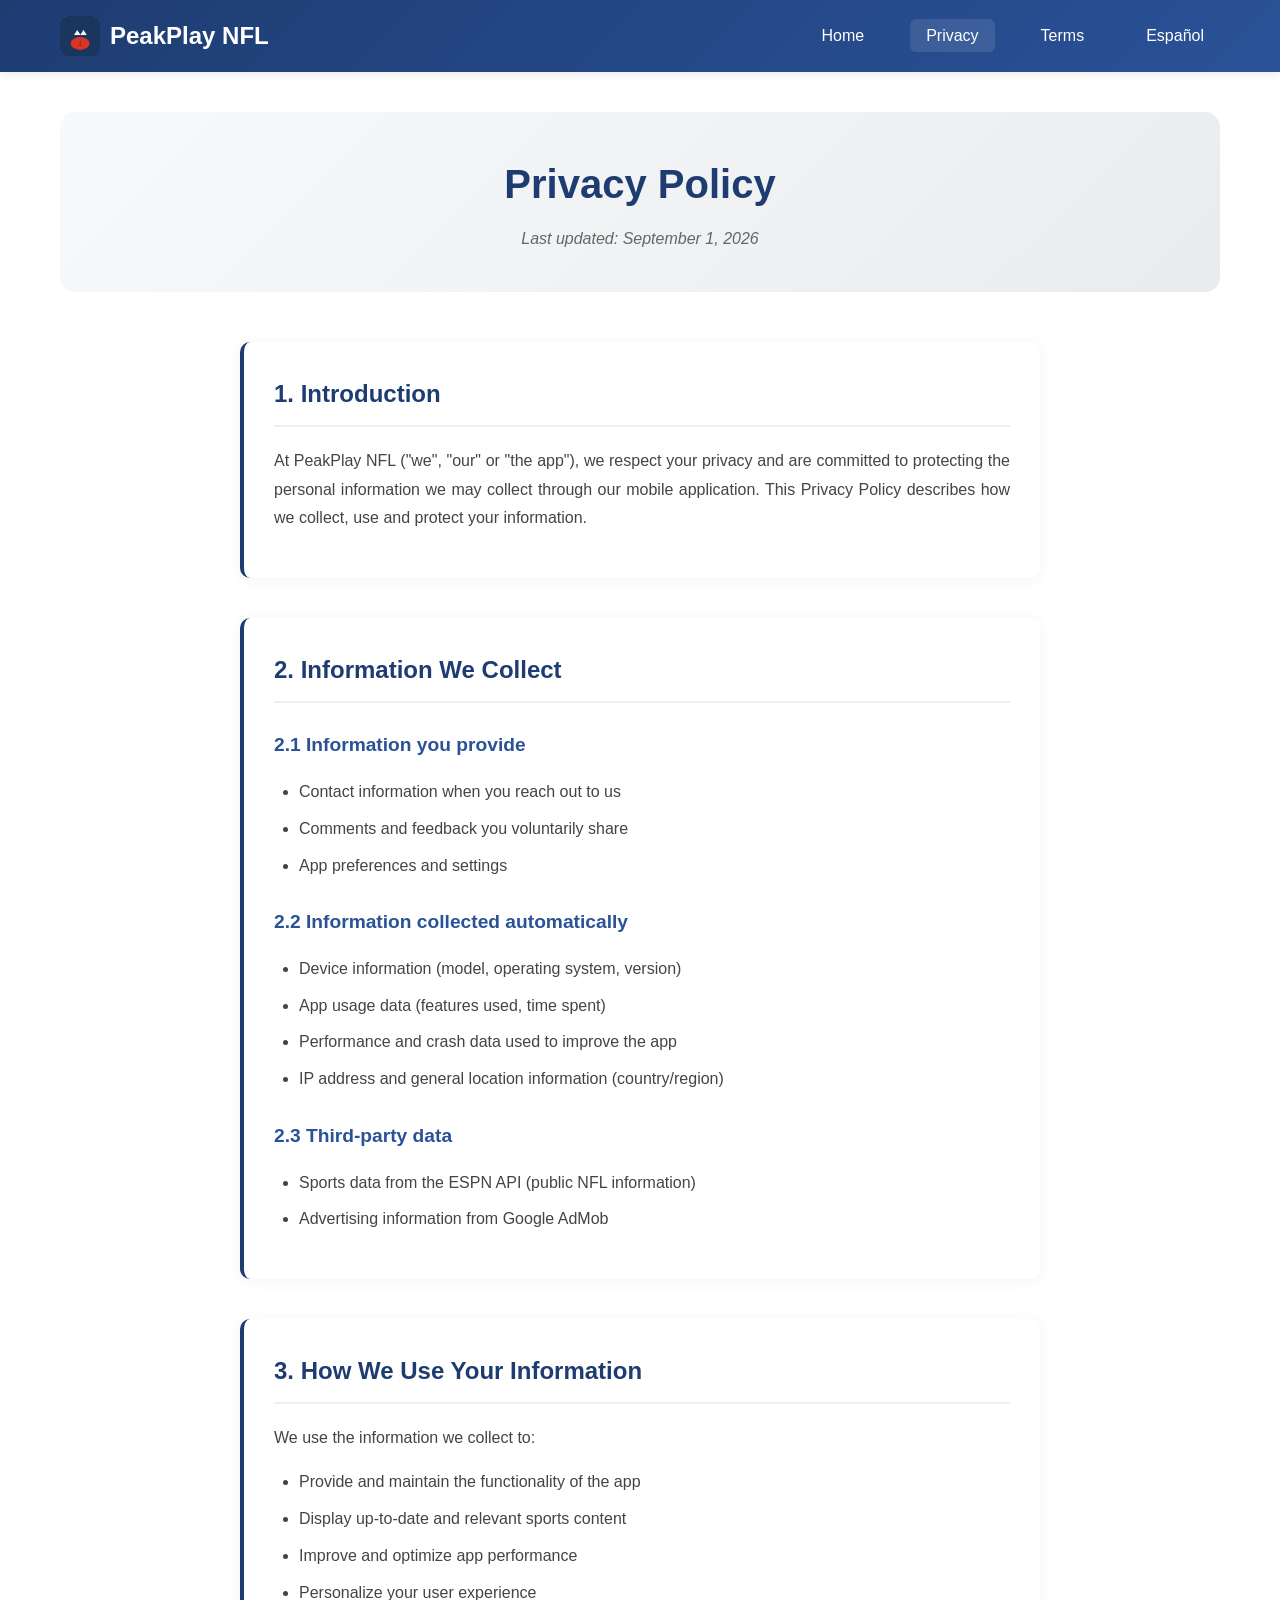
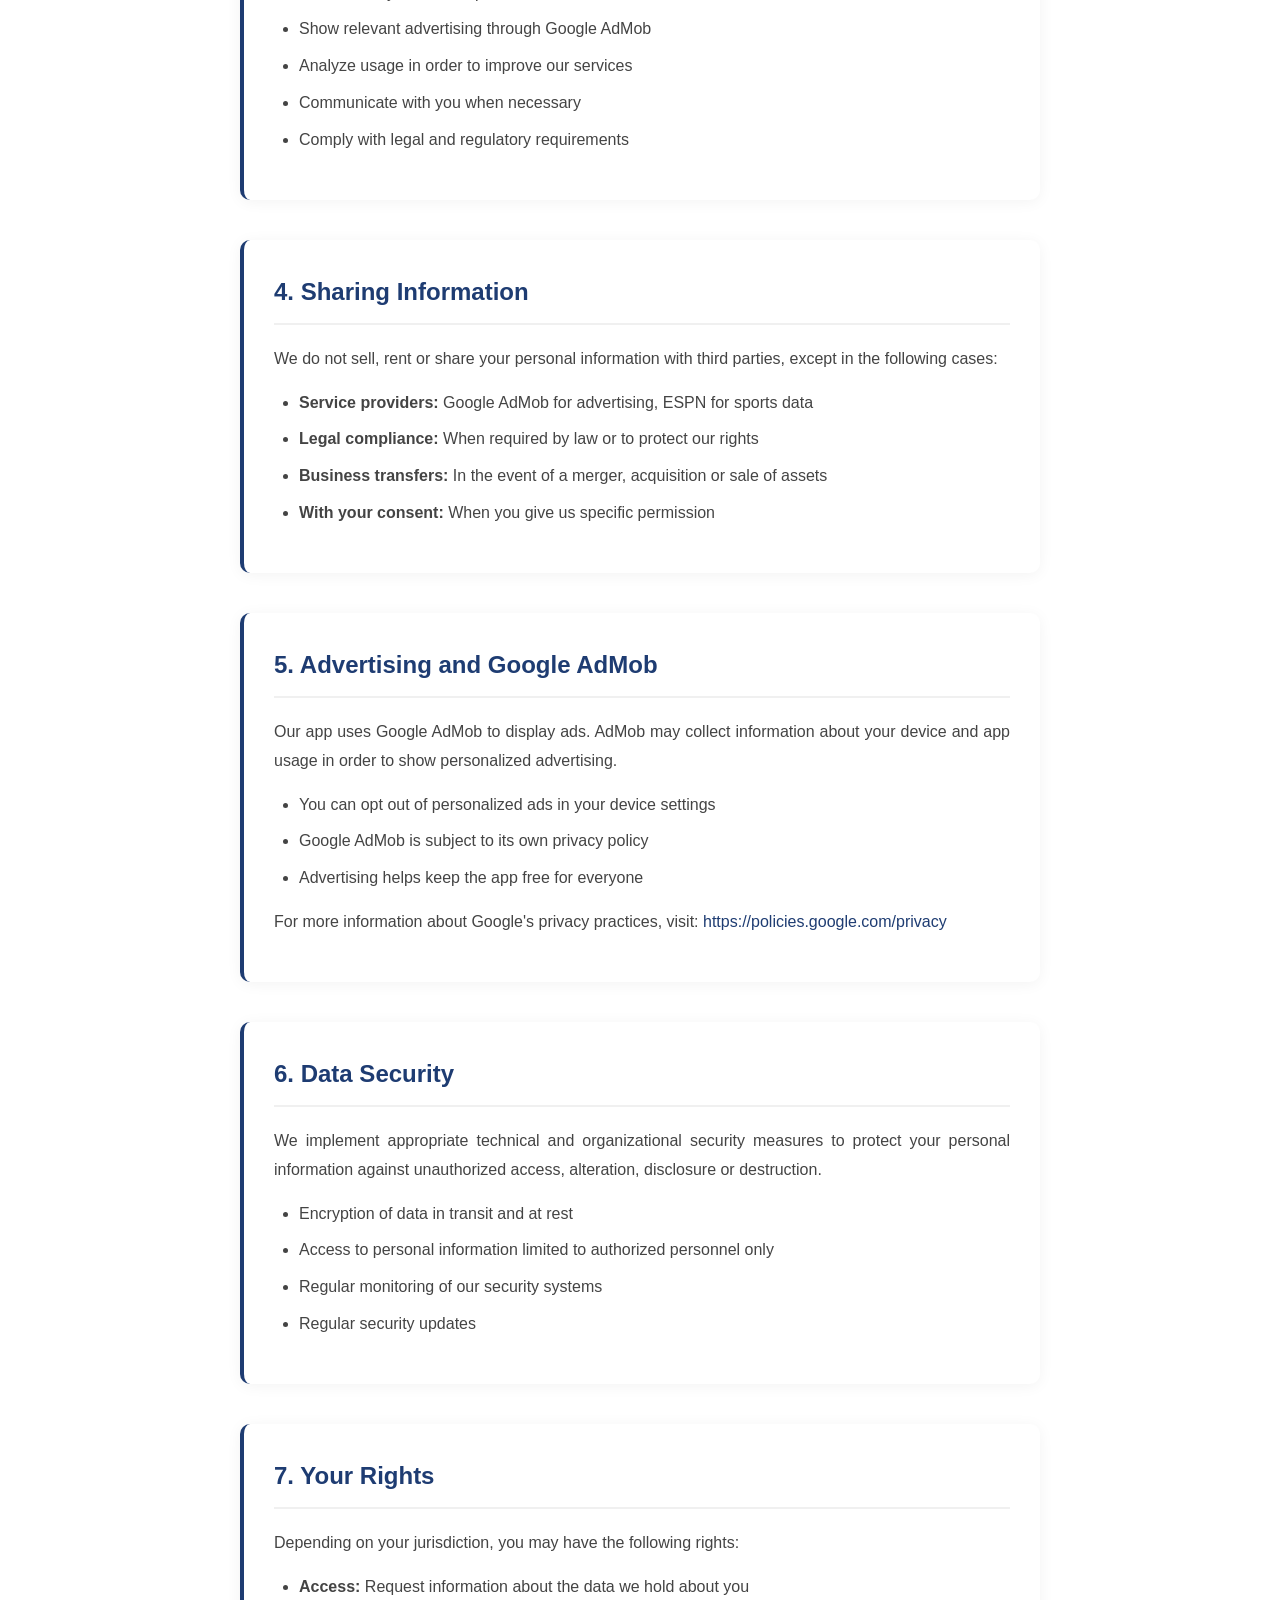
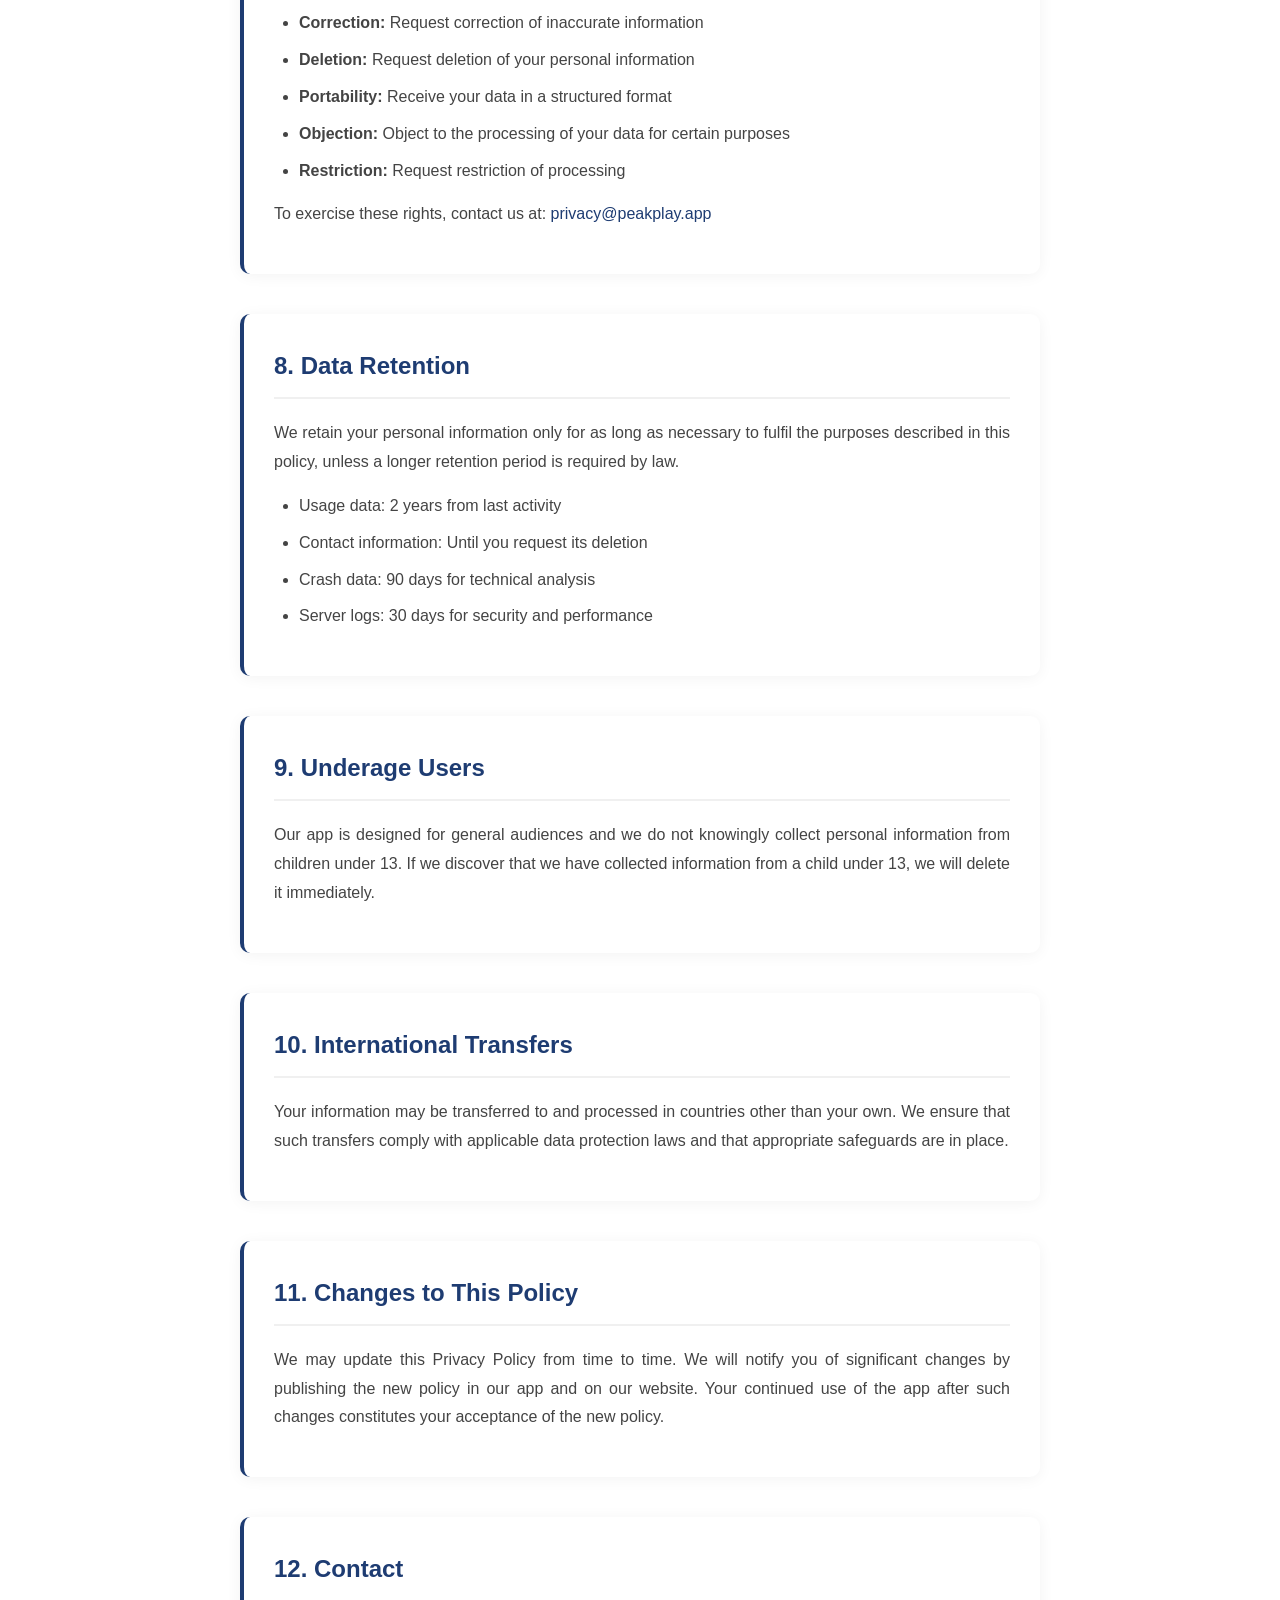
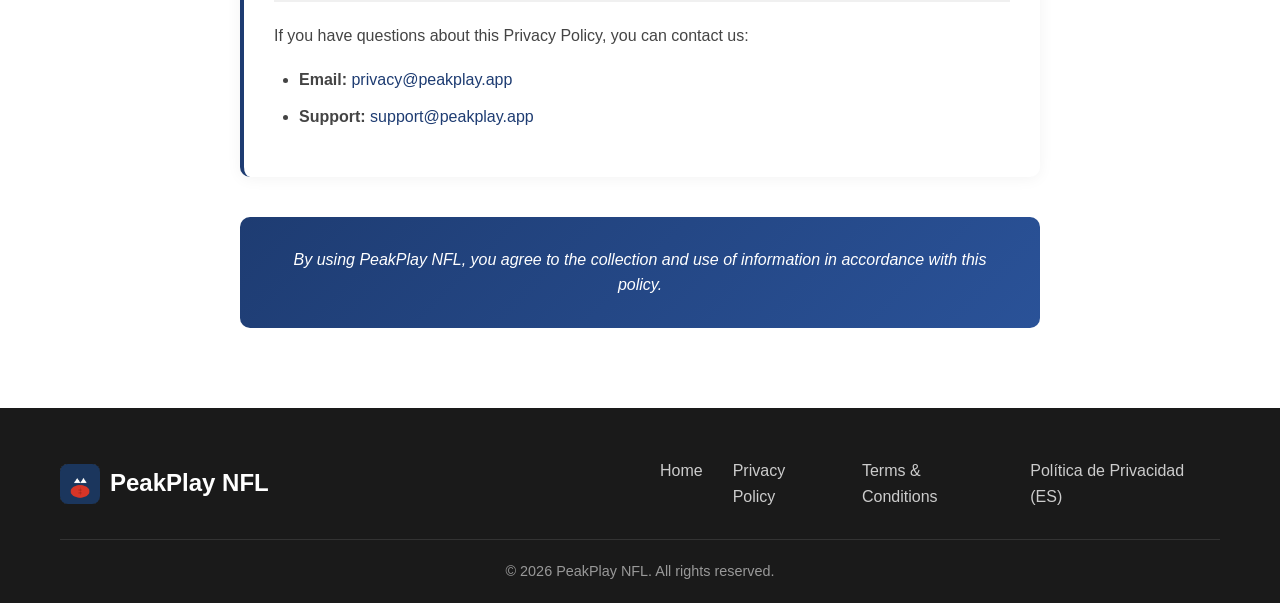
==== privacy-policy-en.html @ ca68d8ff "Publish site on GitHub Pages default domain + add English policies - Remove CNAME: peakplay.alekla.c" ====
<!DOCTYPE html>
<html lang="en">
<head>
    <meta charset="UTF-8">
    <meta name="viewport" content="width=device-width, initial-scale=1.0">
    <title>Privacy Policy - PeakPlay NFL</title>
    <link rel="stylesheet" href="styles.css">
    <link rel="icon" type="image/x-icon" href="favicon.ico">
</head>
<body>
    <header>
        <nav class="navbar">
            <div class="nav-container">
                <div class="nav-logo">
                    <a href="index.html">
                        <img src="assets/logo.png" alt="PeakPlay NFL" class="logo">
                        <span class="brand-name">PeakPlay NFL</span>
                    </a>
                </div>
                <ul class="nav-menu">
                    <li><a href="index.html" class="nav-link">Home</a></li>
                    <li><a href="privacy-policy-en.html" class="nav-link active">Privacy</a></li>
                    <li><a href="terms-conditions-en.html" class="nav-link">Terms</a></li>
                    <li><a href="privacy-policy.html" class="nav-link">Español</a></li>
                </ul>
            </div>
        </nav>
    </header>

    <main class="legal-page">
        <div class="container">
            <div class="legal-header">
                <h1>Privacy Policy</h1>
                <p class="last-updated">Last updated: September 1, 2026</p>
            </div>

            <div class="legal-content">
                <section class="legal-section">
                    <h2>1. Introduction</h2>
                    <p>
                        At PeakPlay NFL ("we", "our" or "the app"), we respect your privacy and are committed to
                        protecting the personal information we may collect through our mobile application.
                        This Privacy Policy describes how we collect, use and protect your information.
                    </p>
                </section>

                <section class="legal-section">
                    <h2>2. Information We Collect</h2>
                    <h3>2.1 Information you provide</h3>
                    <ul>
                        <li>Contact information when you reach out to us</li>
                        <li>Comments and feedback you voluntarily share</li>
                        <li>App preferences and settings</li>
                    </ul>
                    <h3>2.2 Information collected automatically</h3>
                    <ul>
                        <li>Device information (model, operating system, version)</li>
                        <li>App usage data (features used, time spent)</li>
                        <li>Performance and crash data used to improve the app</li>
                        <li>IP address and general location information (country/region)</li>
                    </ul>
                    <h3>2.3 Third-party data</h3>
                    <ul>
                        <li>Sports data from the ESPN API (public NFL information)</li>
                        <li>Advertising information from Google AdMob</li>
                    </ul>
                </section>

                <section class="legal-section">
                    <h2>3. How We Use Your Information</h2>
                    <p>We use the information we collect to:</p>
                    <ul>
                        <li>Provide and maintain the functionality of the app</li>
                        <li>Display up-to-date and relevant sports content</li>
                        <li>Improve and optimize app performance</li>
                        <li>Personalize your user experience</li>
                        <li>Show relevant advertising through Google AdMob</li>
                        <li>Analyze usage in order to improve our services</li>
                        <li>Communicate with you when necessary</li>
                        <li>Comply with legal and regulatory requirements</li>
                    </ul>
                </section>

                <section class="legal-section">
                    <h2>4. Sharing Information</h2>
                    <p>We do not sell, rent or share your personal information with third parties, except in the following cases:</p>
                    <ul>
                        <li><strong>Service providers:</strong> Google AdMob for advertising, ESPN for sports data</li>
                        <li><strong>Legal compliance:</strong> When required by law or to protect our rights</li>
                        <li><strong>Business transfers:</strong> In the event of a merger, acquisition or sale of assets</li>
                        <li><strong>With your consent:</strong> When you give us specific permission</li>
                    </ul>
                </section>

                <section class="legal-section">
                    <h2>5. Advertising and Google AdMob</h2>
                    <p>
                        Our app uses Google AdMob to display ads. AdMob may collect information about your device
                        and app usage in order to show personalized advertising.
                    </p>
                    <ul>
                        <li>You can opt out of personalized ads in your device settings</li>
                        <li>Google AdMob is subject to its own privacy policy</li>
                        <li>Advertising helps keep the app free for everyone</li>
                    </ul>
                    <p>
                        For more information about Google's privacy practices, visit:
                        <a href="https://policies.google.com/privacy" target="_blank" rel="noopener">https://policies.google.com/privacy</a>
                    </p>
                </section>

                <section class="legal-section">
                    <h2>6. Data Security</h2>
                    <p>
                        We implement appropriate technical and organizational security measures to protect your personal
                        information against unauthorized access, alteration, disclosure or destruction.
                    </p>
                    <ul>
                        <li>Encryption of data in transit and at rest</li>
                        <li>Access to personal information limited to authorized personnel only</li>
                        <li>Regular monitoring of our security systems</li>
                        <li>Regular security updates</li>
                    </ul>
                </section>

                <section class="legal-section">
                    <h2>7. Your Rights</h2>
                    <p>Depending on your jurisdiction, you may have the following rights:</p>
                    <ul>
                        <li><strong>Access:</strong> Request information about the data we hold about you</li>
                        <li><strong>Correction:</strong> Request correction of inaccurate information</li>
                        <li><strong>Deletion:</strong> Request deletion of your personal information</li>
                        <li><strong>Portability:</strong> Receive your data in a structured format</li>
                        <li><strong>Objection:</strong> Object to the processing of your data for certain purposes</li>
                        <li><strong>Restriction:</strong> Request restriction of processing</li>
                    </ul>
                    <p>To exercise these rights, contact us at: <a href="mailto:privacy@peakplay.app">privacy@peakplay.app</a></p>
                </section>

                <section class="legal-section">
                    <h2>8. Data Retention</h2>
                    <p>
                        We retain your personal information only for as long as necessary to fulfil the purposes
                        described in this policy, unless a longer retention period is required by law.
                    </p>
                    <ul>
                        <li>Usage data: 2 years from last activity</li>
                        <li>Contact information: Until you request its deletion</li>
                        <li>Crash data: 90 days for technical analysis</li>
                        <li>Server logs: 30 days for security and performance</li>
                    </ul>
                </section>

                <section class="legal-section">
                    <h2>9. Underage Users</h2>
                    <p>
                        Our app is designed for general audiences and we do not knowingly collect personal information
                        from children under 13. If we discover that we have collected information from a child under 13,
                        we will delete it immediately.
                    </p>
                </section>

                <section class="legal-section">
                    <h2>10. International Transfers</h2>
                    <p>
                        Your information may be transferred to and processed in countries other than your own.
                        We ensure that such transfers comply with applicable data protection laws and that
                        appropriate safeguards are in place.
                    </p>
                </section>

                <section class="legal-section">
                    <h2>11. Changes to This Policy</h2>
                    <p>
                        We may update this Privacy Policy from time to time. We will notify you of significant changes
                        by publishing the new policy in our app and on our website.
                        Your continued use of the app after such changes constitutes your acceptance of the new policy.
                    </p>
                </section>

                <section class="legal-section">
                    <h2>12. Contact</h2>
                    <p>If you have questions about this Privacy Policy, you can contact us:</p>
                    <ul>
                        <li><strong>Email:</strong> <a href="mailto:privacy@peakplay.app">privacy@peakplay.app</a></li>
                        <li><strong>Support:</strong> <a href="mailto:support@peakplay.app">support@peakplay.app</a></li>
                    </ul>
                </section>

                <div class="legal-footer">
                    <p><em>
                        By using PeakPlay NFL, you agree to the collection and use of information in accordance with this policy.
                    </em></p>
                </div>
            </div>
        </div>
    </main>

    <footer>
        <div class="container">
            <div class="footer-content">
                <div class="footer-section">
                    <div class="footer-logo">
                        <a href="index.html">
                            <img src="assets/logo.png" alt="PeakPlay NFL" class="logo">
                            <span class="brand-name">PeakPlay NFL</span>
                        </a>
                    </div>
                </div>
                <div class="footer-section">
                    <ul>
                        <li><a href="index.html">Home</a></li>
                        <li><a href="privacy-policy-en.html">Privacy Policy</a></li>
                        <li><a href="terms-conditions-en.html">Terms &amp; Conditions</a></li>
                        <li><a href="privacy-policy.html">Política de Privacidad (ES)</a></li>
                    </ul>
                </div>
            </div>
            <div class="footer-bottom">
                <p>&copy; 2026 PeakPlay NFL. All rights reserved.</p>
            </div>
        </div>
    </footer>
</body>
</html>
---- styles.css ----
/* Reset and Base Styles */
* {
    margin: 0;
    padding: 0;
    box-sizing: border-box;
}

body {
    font-family: 'Segoe UI', Tahoma, Geneva, Verdana, sans-serif;
    line-height: 1.6;
    color: #333;
    background-color: #f8f9fa;
}

.container {
    max-width: 1200px;
    margin: 0 auto;
    padding: 0 20px;
}

/* Header and Navigation */
.navbar {
    background: linear-gradient(135deg, #1e3c72, #2a5298);
    padding: 1rem 0;
    position: sticky;
    top: 0;
    z-index: 1000;
    box-shadow: 0 2px 10px rgba(0, 0, 0, 0.1);
}

.nav-container {
    max-width: 1200px;
    margin: 0 auto;
    display: flex;
    justify-content: space-between;
    align-items: center;
    padding: 0 20px;
}

.nav-logo {
    display: flex;
    align-items: center;
}

.nav-logo a {
    display: flex;
    align-items: center;
    text-decoration: none;
    color: white;
}

.logo {
    height: 40px;
    width: 40px;
    margin-right: 10px;
    border-radius: 8px;
}

.brand-name {
    font-size: 1.5rem;
    font-weight: 700;
    color: white;
}

.nav-menu {
    display: flex;
    list-style: none;
    gap: 30px;
}

.nav-link {
    color: white;
    text-decoration: none;
    font-weight: 500;
    padding: 8px 16px;
    border-radius: 6px;
    transition: background-color 0.3s ease;
}

.nav-link:hover,
.nav-link.active {
    background-color: rgba(255, 255, 255, 0.1);
}

/* Hero Section */
.hero {
    background: linear-gradient(135deg, #1e3c72, #2a5298);
    color: white;
    padding: 80px 0;
    text-align: center;
}

.hero h1 {
    font-size: 3.5rem;
    font-weight: 800;
    margin-bottom: 20px;
    line-height: 1.2;
}

.hero p {
    font-size: 1.3rem;
    margin-bottom: 40px;
    opacity: 0.9;
    max-width: 600px;
    margin-left: auto;
    margin-right: auto;
}

.cta-buttons {
    display: flex;
    gap: 20px;
    justify-content: center;
    flex-wrap: wrap;
}

.btn-primary {
    background: linear-gradient(45deg, #ff6b35, #f7931e);
    color: white;
    padding: 15px 30px;
    border: none;
    border-radius: 50px;
    font-size: 1.1rem;
    font-weight: 600;
    text-decoration: none;
    display: inline-flex;
    align-items: center;
    gap: 10px;
    transition: transform 0.3s ease, box-shadow 0.3s ease;
    cursor: pointer;
}

.btn-primary:hover {
    transform: translateY(-2px);
    box-shadow: 0 10px 25px rgba(255, 107, 53, 0.3);
}

.btn-secondary {
    background: transparent;
    color: white;
    padding: 15px 30px;
    border: 2px solid white;
    border-radius: 50px;
    font-size: 1.1rem;
    font-weight: 600;
    text-decoration: none;
    transition: background-color 0.3s ease;
}

.btn-secondary:hover {
    background-color: white;
    color: #1e3c72;
}

/* Features Section */
.features {
    padding: 80px 0;
    background-color: white;
}

.section-title {
    text-align: center;
    font-size: 2.5rem;
    font-weight: 700;
    margin-bottom: 20px;
    color: #1e3c72;
}

.section-subtitle {
    text-align: center;
    font-size: 1.2rem;
    color: #666;
    margin-bottom: 60px;
    max-width: 600px;
    margin-left: auto;
    margin-right: auto;
}

.features-grid {
    display: grid;
    grid-template-columns: repeat(auto-fit, minmax(300px, 1fr));
    gap: 40px;
    margin-top: 60px;
}

.feature-card {
    background: white;
    padding: 40px 30px;
    border-radius: 15px;
    text-align: center;
    box-shadow: 0 5px 30px rgba(0, 0, 0, 0.08);
    transition: transform 0.3s ease, box-shadow 0.3s ease;
    border: 1px solid #f0f0f0;
}

.feature-card:hover {
    transform: translateY(-5px);
    box-shadow: 0 15px 40px rgba(0, 0, 0, 0.12);
}

.feature-icon {
    font-size: 3rem;
    margin-bottom: 20px;
    display: block;
}

.feature-card h3 {
    font-size: 1.5rem;
    font-weight: 600;
    margin-bottom: 15px;
    color: #1e3c72;
}

.feature-card p {
    color: #666;
    line-height: 1.6;
}

/* Download Section */
.download {
    padding: 80px 0;
    background: linear-gradient(135deg, #f8f9fa, #e9ecef);
    text-align: center;
}

.download-buttons {
    display: flex;
    gap: 20px;
    justify-content: center;
    flex-wrap: wrap;
    margin: 40px 0;
}

.google-play-button {
    display: inline-block;
    transition: transform 0.3s ease, box-shadow 0.3s ease;
    border-radius: 8px;
    overflow: hidden;
}

.google-play-button:hover {
    transform: translateY(-2px) scale(1.02);
    box-shadow: 0 10px 25px rgba(0, 0, 0, 0.15);
}

.play-badge {
    height: 80px;
    width: auto;
    display: block;
}

.app-info {
    display: flex;
    align-items: center;
    justify-content: center;
    gap: 20px;
    margin: 30px 0;
    padding: 25px;
    background: white;
    border-radius: 15px;
    box-shadow: 0 5px 20px rgba(0, 0, 0, 0.1);
    max-width: 400px;
    margin-left: auto;
    margin-right: auto;
}

.app-icon-img {
    width: 80px;
    height: 80px;
    border-radius: 15px;
    box-shadow: 0 4px 12px rgba(0, 0, 0, 0.15);
}

.app-details {
    text-align: left;
    flex: 1;
}

.app-details h3 {
    margin: 0 0 5px 0;
    color: #1e3c72;
    font-size: 1.4rem;
    font-weight: 700;
}

.app-id {
    color: #666;
    font-size: 0.9rem;
    margin: 0 0 10px 0;
    font-family: monospace;
}

.app-features {
    display: flex;
    gap: 8px;
    flex-wrap: wrap;
}

.feature-tag {
    background: #e3f2fd;
    color: #1565c0;
    padding: 4px 8px;
    border-radius: 12px;
    font-size: 0.8rem;
    font-weight: 500;
}

.download-note {
    margin-top: 20px;
    color: #666;
    font-style: italic;
}

/* About Section */
.about {
    padding: 80px 0;
    background-color: white;
}

.about-content {
    display: grid;
    grid-template-columns: 1fr 1fr;
    gap: 60px;
    align-items: center;
}

.about-text h2 {
    font-size: 2.5rem;
    font-weight: 700;
    margin-bottom: 20px;
    color: #1e3c72;
}

.about-text p {
    font-size: 1.1rem;
    color: #666;
    margin-bottom: 20px;
    line-height: 1.7;
}

.about-features {
    list-style: none;
}

.about-features li {
    padding: 10px 0;
    padding-left: 30px;
    position: relative;
    font-size: 1.1rem;
    color: #555;
}

.about-features li:before {
    content: "✓";
    position: absolute;
    left: 0;
    color: #28a745;
    font-weight: bold;
    font-size: 1.2rem;
}

.about-image {
    text-align: center;
}

.about-image img {
    max-width: 100%;
    height: auto;
    border-radius: 15px;
    box-shadow: 0 10px 40px rgba(0, 0, 0, 0.1);
}

/* Legal Pages Styles */
.legal-page {
    padding: 40px 0 80px;
    background-color: white;
    min-height: calc(100vh - 200px);
}

.legal-header {
    text-align: center;
    margin-bottom: 50px;
    padding: 40px 0;
    background: linear-gradient(135deg, #f8f9fa, #e9ecef);
    border-radius: 15px;
}

.legal-header h1 {
    font-size: 2.5rem;
    font-weight: 700;
    color: #1e3c72;
    margin-bottom: 10px;
}

.last-updated {
    color: #666;
    font-style: italic;
    font-size: 1rem;
}

.legal-content {
    max-width: 800px;
    margin: 0 auto;
    line-height: 1.8;
}

.legal-section {
    margin-bottom: 40px;
    padding: 30px;
    background: white;
    border-radius: 10px;
    box-shadow: 0 2px 15px rgba(0, 0, 0, 0.05);
    border-left: 4px solid #1e3c72;
}

.legal-section h2 {
    color: #1e3c72;
    font-size: 1.5rem;
    font-weight: 600;
    margin-bottom: 20px;
    padding-bottom: 10px;
    border-bottom: 2px solid #f0f0f0;
}

.legal-section h3 {
    color: #2a5298;
    font-size: 1.2rem;
    font-weight: 600;
    margin-bottom: 15px;
    margin-top: 25px;
}

.legal-section p {
    margin-bottom: 15px;
    color: #444;
    text-align: justify;
}

.legal-section ul,
.legal-section ol {
    margin-bottom: 15px;
    padding-left: 25px;
}

.legal-section li {
    margin-bottom: 8px;
    color: #444;
}

.legal-section a {
    color: #1e3c72;
    text-decoration: none;
    font-weight: 500;
}

.legal-section a:hover {
    text-decoration: underline;
}

.contact-info {
    background: #f8f9fa;
    padding: 20px;
    border-radius: 8px;
    margin-top: 15px;
}

.contact-info p {
    margin-bottom: 10px;
    text-align: left;
}

.legal-footer {
    margin-top: 40px;
    padding: 30px;
    background: linear-gradient(135deg, #1e3c72, #2a5298);
    color: white;
    text-align: center;
    border-radius: 10px;
}

.legal-footer p {
    color: white;
    font-size: 1rem;
    line-height: 1.6;
}

/* Footer */
footer {
    background: #1a1a1a;
    color: white;
    padding: 50px 0 20px;
}

.footer-content {
    display: grid;
    grid-template-columns: 1fr 1fr;
    gap: 40px;
    align-items: center;
    margin-bottom: 30px;
}

.footer-logo {
    display: flex;
    align-items: center;
}

.footer-logo a {
    display: flex;
    align-items: center;
    text-decoration: none;
    color: white;
}

.footer-section ul {
    display: flex;
    gap: 30px;
    list-style: none;
    justify-content: flex-end;
}

.footer-section a {
    color: #ccc;
    text-decoration: none;
    transition: color 0.3s ease;
}

.footer-section a:hover {
    color: white;
}

.footer-bottom {
    text-align: center;
    padding-top: 20px;
    border-top: 1px solid #333;
}

.footer-bottom p {
    color: #999;
    font-size: 0.9rem;
}

/* Responsive Design */
@media (max-width: 768px) {
    .nav-menu {
        gap: 15px;
    }
    
    .nav-link {
        padding: 6px 12px;
        font-size: 0.9rem;
    }
    
    .hero h1 {
        font-size: 2.5rem;
    }
    
    .hero p {
        font-size: 1.1rem;
    }
    
    .cta-buttons {
        flex-direction: column;
        align-items: center;
    }
    
    .features-grid {
        grid-template-columns: 1fr;
        gap: 30px;
    }
    
    .about-content {
        grid-template-columns: 1fr;
        gap: 40px;
    }
    
    .footer-content {
        grid-template-columns: 1fr;
        text-align: center;
        gap: 20px;
    }
    
    .footer-section ul {
        justify-content: center;
        flex-wrap: wrap;
        gap: 20px;
    }
    
    .legal-section {
        padding: 20px;
        margin-bottom: 25px;
    }
    
    .legal-header h1 {
        font-size: 2rem;
    }
    
    .section-title {
        font-size: 2rem;
    }
}

@media (max-width: 480px) {
    .container {
        padding: 0 15px;
    }
    
    .hero {
        padding: 60px 0;
    }
    
    .hero h1 {
        font-size: 2rem;
    }
    
    .btn-primary,
    .btn-secondary {
        padding: 12px 24px;
        font-size: 1rem;
    }
    
    .legal-section {
        padding: 15px;
    }
    
    .nav-container {
        padding: 0 15px;
    }
    
    .nav-menu {
        gap: 10px;
    }
    
    .brand-name {
        font-size: 1.3rem;
    }
}

/* Animations */
@keyframes fadeInUp {
    from {
        opacity: 0;
        transform: translateY(30px);
    }
    to {
        opacity: 1;
        transform: translateY(0);
    }
}

.feature-card,
.legal-section {
    animation: fadeInUp 0.6s ease-out;
}

/* Accessibility */
.btn-primary:focus,
.btn-secondary:focus,
.nav-link:focus {
    outline: 2px solid #ff6b35;
    outline-offset: 2px;
}

/* Print Styles */
@media print {
    .navbar,
    footer,
    .cta-buttons,
    .download-buttons {
        display: none;
    }
    
    .legal-page {
        padding: 0;
    }
    
    .legal-section {
        box-shadow: none;
        border: 1px solid #ddd;
        page-break-inside: avoid;
    }
}
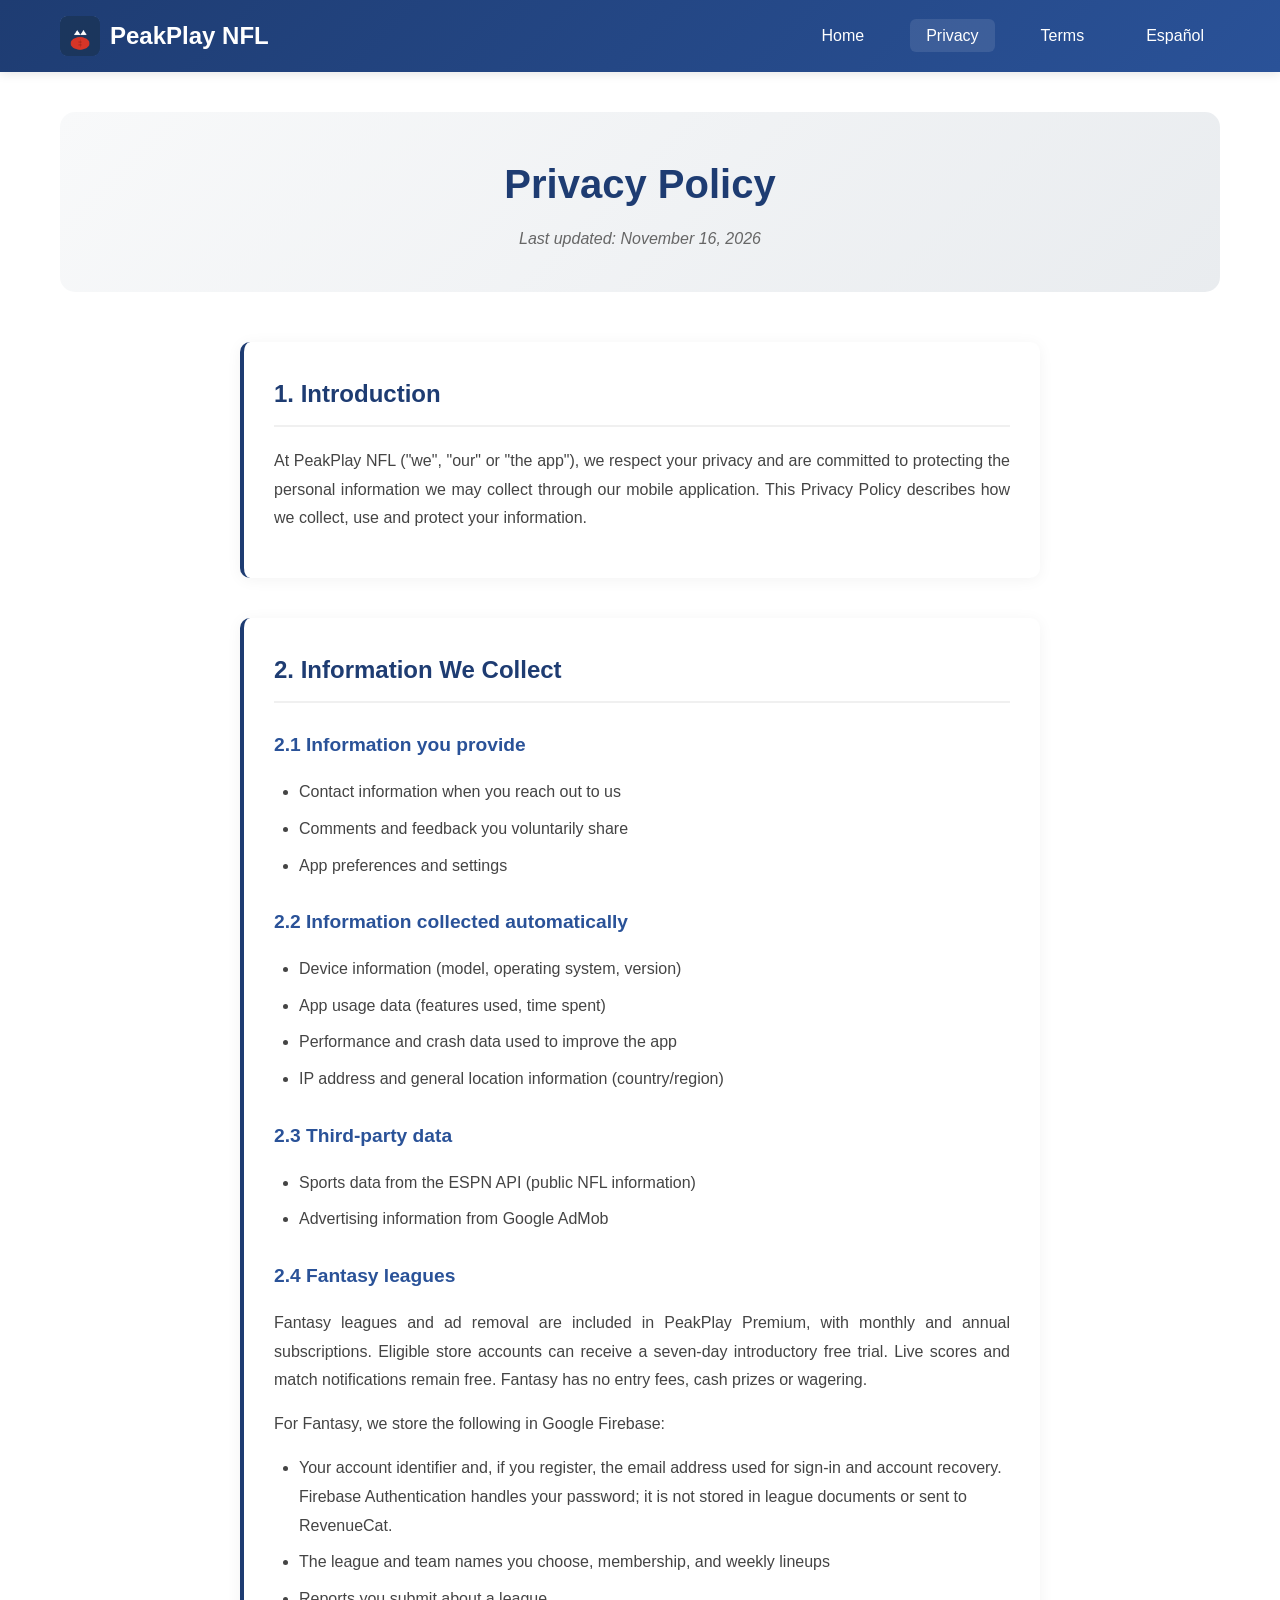
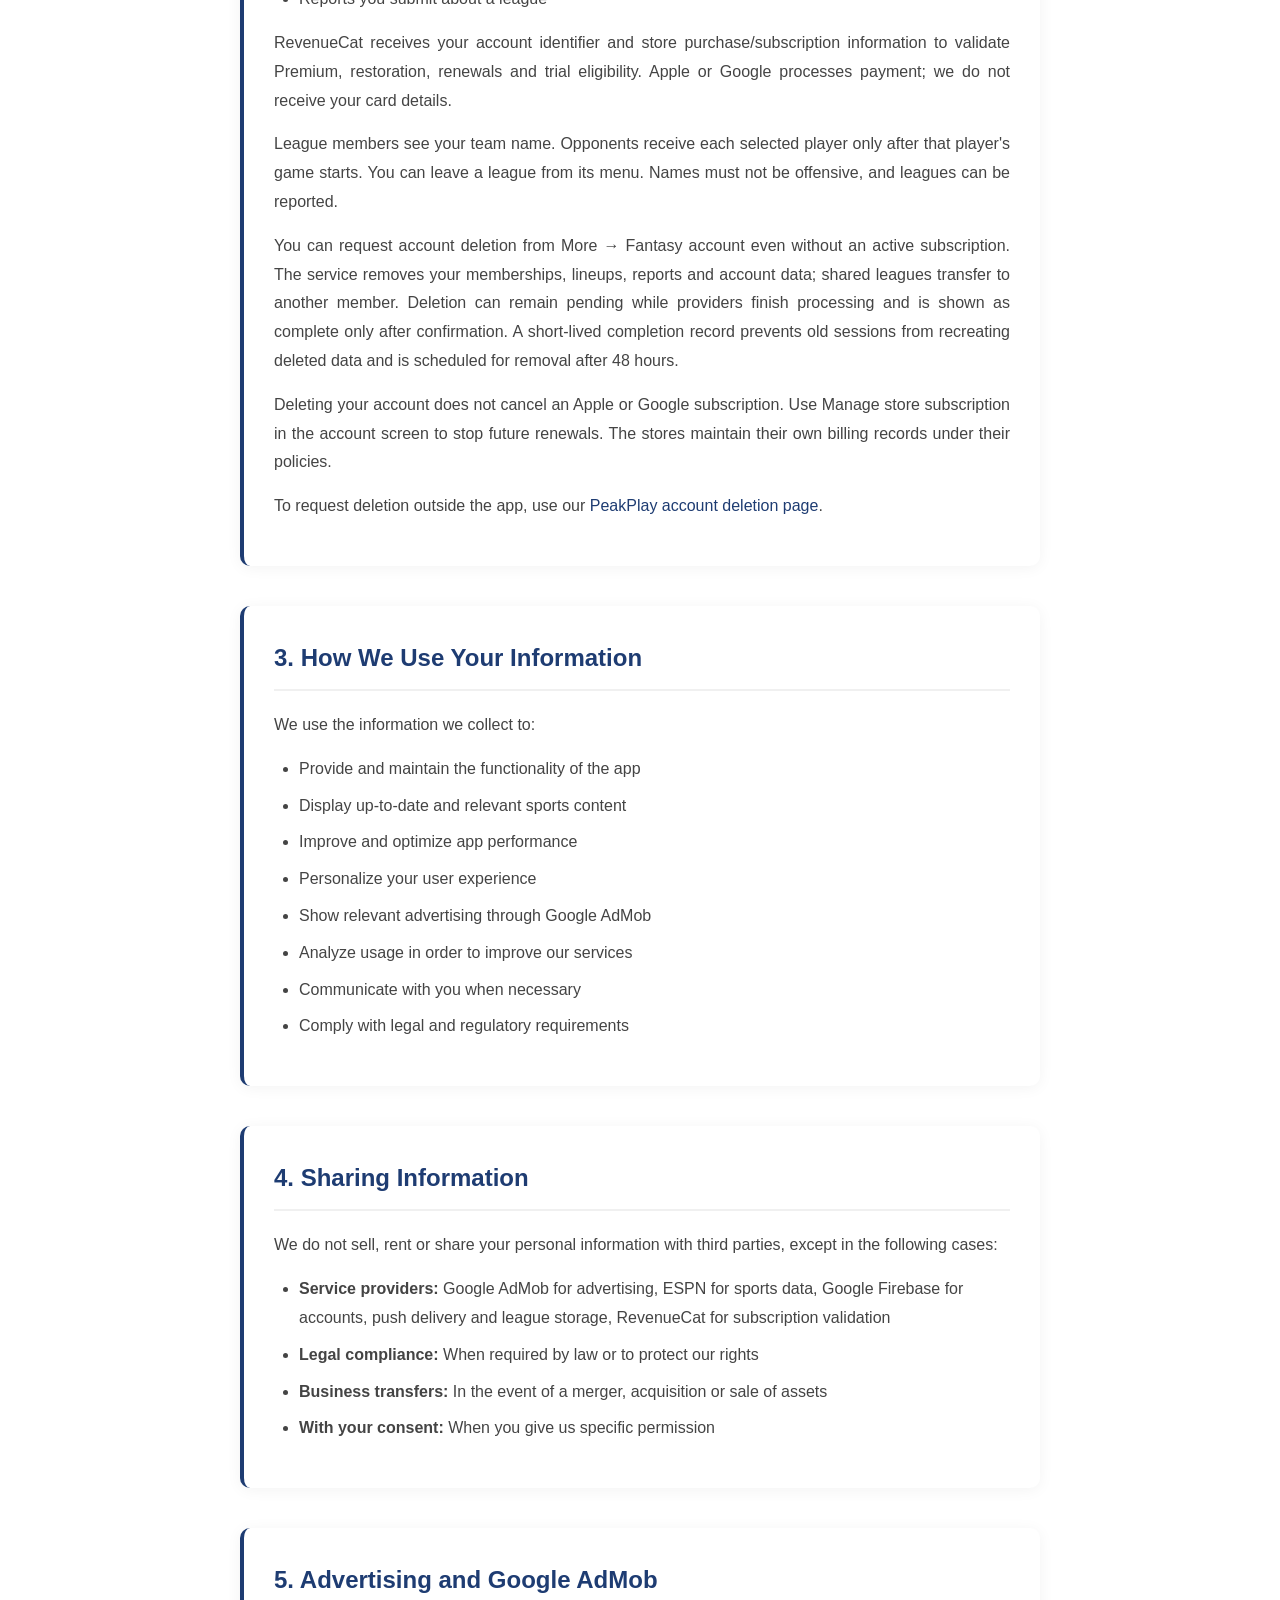
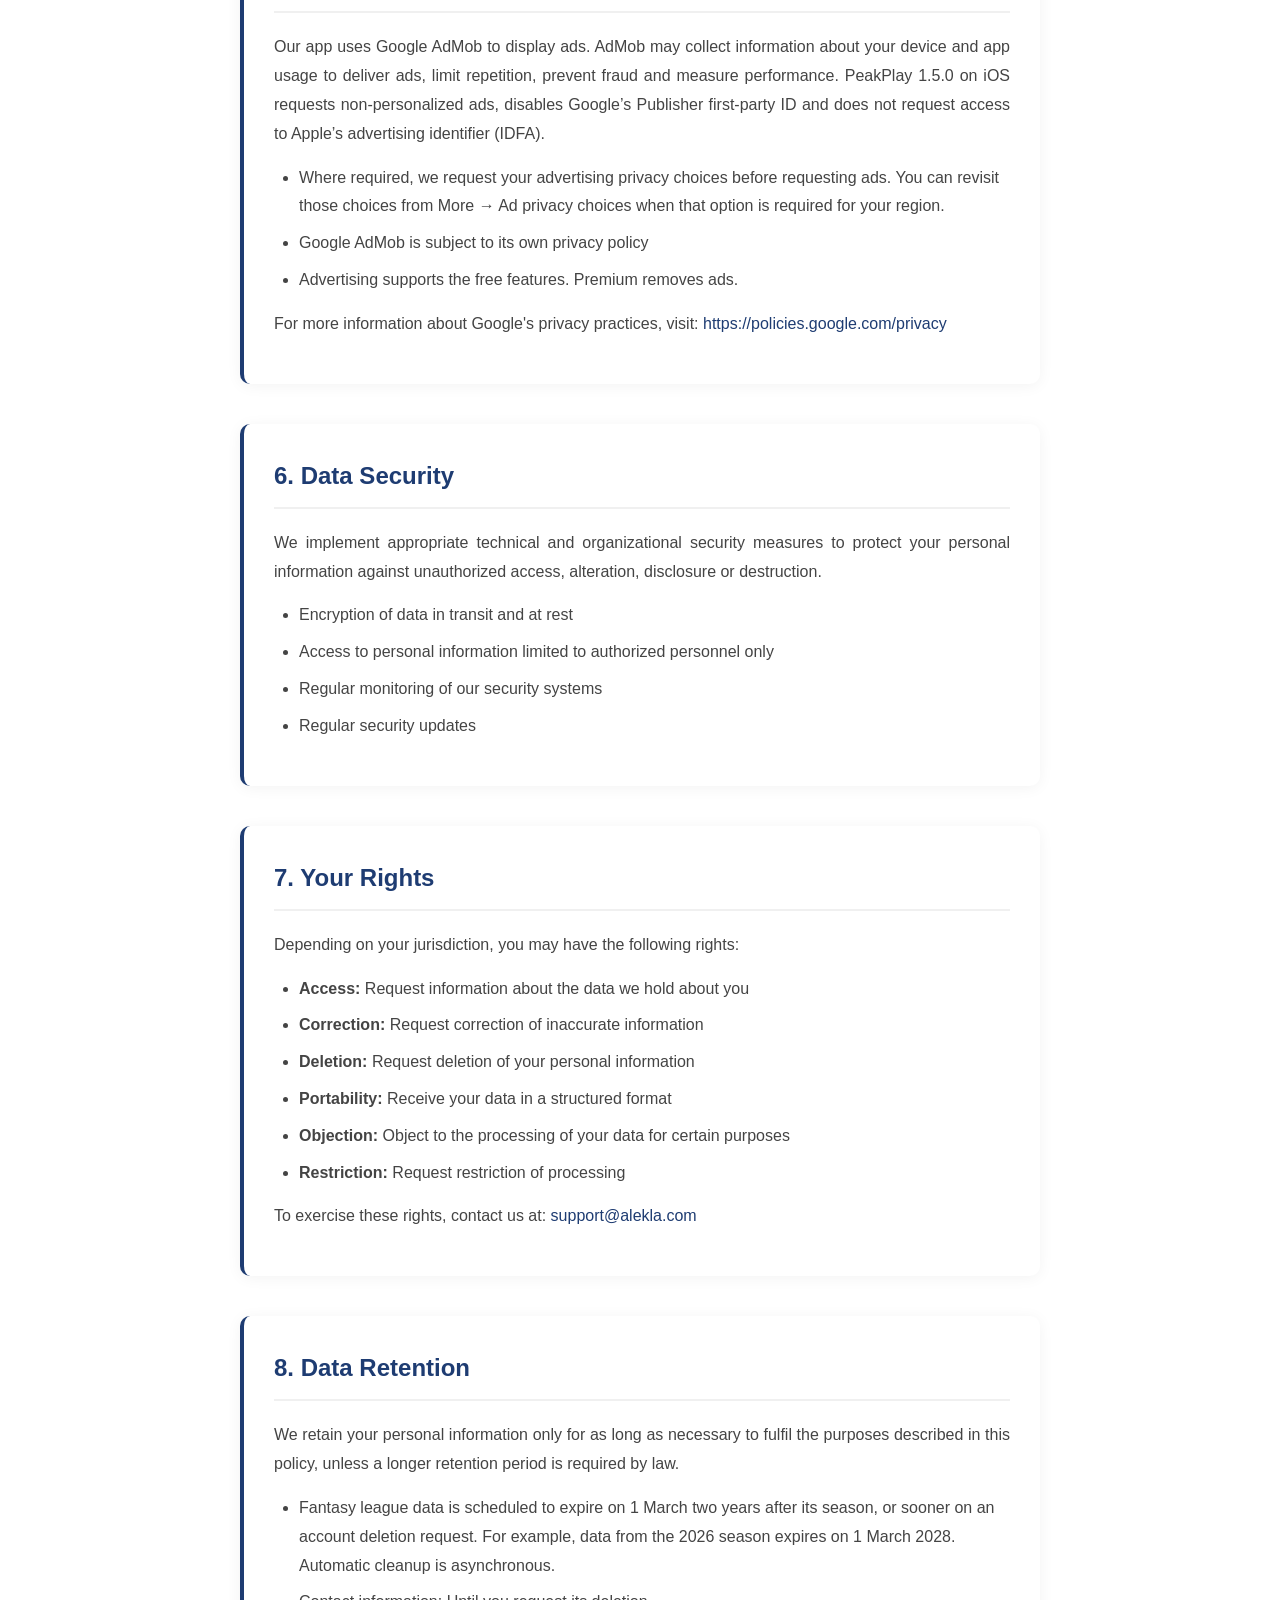
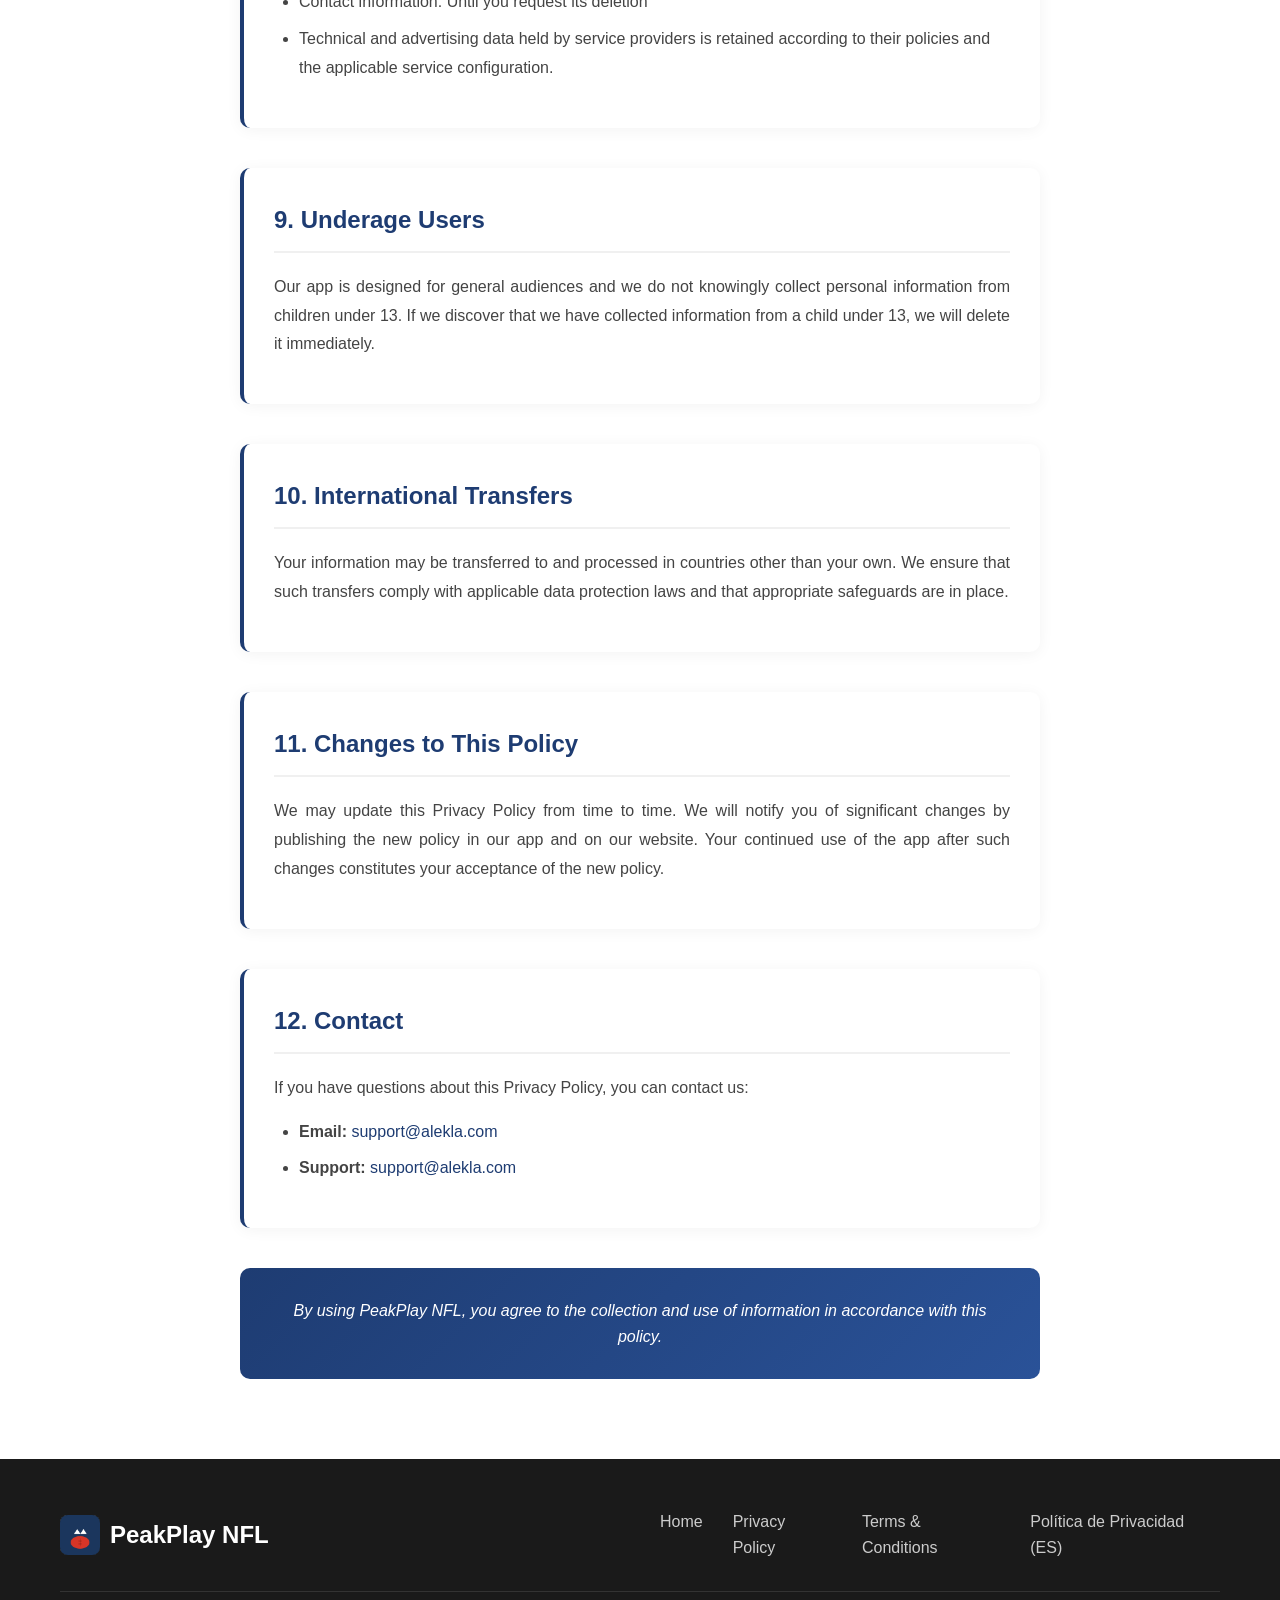
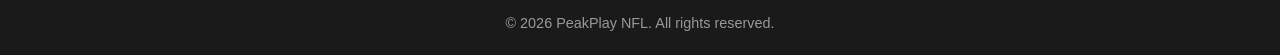
==== commit 4f54e1c9: "Publish Premium, Fantasy account and ad privacy policies" ====
--- a/privacy-policy-en.html
+++ b/privacy-policy-en.html
@@ -31,7 +31,7 @@
         <div class="container">
             <div class="legal-header">
                 <h1>Privacy Policy</h1>
-                <p class="last-updated">Last updated: September 1, 2026</p>
+                <p class="last-updated">Last updated: November 16, 2026</p>
             </div>
 
             <div class="legal-content">
@@ -64,6 +64,22 @@
                         <li>Sports data from the ESPN API (public NFL information)</li>
                         <li>Advertising information from Google AdMob</li>
                     </ul>
+
+                    <h3>2.4 Fantasy leagues</h3>
+                    <p>Fantasy leagues and ad removal are included in PeakPlay Premium, with monthly and annual subscriptions.
+                    Eligible store accounts can receive a seven-day introductory free trial. Live scores and match notifications remain free.
+                    Fantasy has no entry fees, cash prizes or wagering.</p>
+                    <p>For Fantasy, we store the following in Google Firebase:</p>
+                    <ul>
+                        <li>Your account identifier and, if you register, the email address used for sign-in and account recovery. Firebase Authentication handles your password; it is not stored in league documents or sent to RevenueCat.</li>
+                        <li>The league and team names you choose, membership, and weekly lineups</li>
+                        <li>Reports you submit about a league</li>
+                    </ul>
+                    <p>RevenueCat receives your account identifier and store purchase/subscription information to validate Premium, restoration, renewals and trial eligibility. Apple or Google processes payment; we do not receive your card details.</p>
+                    <p>League members see your team name. Opponents receive each selected player only after that player's game starts. You can leave a league from its menu. Names must not be offensive, and leagues can be reported.</p>
+                    <p>You can request account deletion from More → Fantasy account even without an active subscription. The service removes your memberships, lineups, reports and account data; shared leagues transfer to another member. Deletion can remain pending while providers finish processing and is shown as complete only after confirmation. A short-lived completion record prevents old sessions from recreating deleted data and is scheduled for removal after 48 hours.</p>
+                    <p>Deleting your account does not cancel an Apple or Google subscription. Use Manage store subscription in the account screen to stop future renewals. The stores maintain their own billing records under their policies.</p>
+                    <p>To request deletion outside the app, use our <a href="delete-account.html">PeakPlay account deletion page</a>.</p>
                 </section>
 
                 <section class="legal-section">
@@ -85,7 +101,7 @@
                     <h2>4. Sharing Information</h2>
                     <p>We do not sell, rent or share your personal information with third parties, except in the following cases:</p>
                     <ul>
-                        <li><strong>Service providers:</strong> Google AdMob for advertising, ESPN for sports data</li>
+                        <li><strong>Service providers:</strong> Google AdMob for advertising, ESPN for sports data, Google Firebase for accounts, push delivery and league storage, RevenueCat for subscription validation</li>
                         <li><strong>Legal compliance:</strong> When required by law or to protect our rights</li>
                         <li><strong>Business transfers:</strong> In the event of a merger, acquisition or sale of assets</li>
                         <li><strong>With your consent:</strong> When you give us specific permission</li>
@@ -96,12 +112,12 @@
                     <h2>5. Advertising and Google AdMob</h2>
                     <p>
                         Our app uses Google AdMob to display ads. AdMob may collect information about your device
-                        and app usage in order to show personalized advertising.
-                    </p>
-                    <ul>
-                        <li>You can opt out of personalized ads in your device settings</li>
+                        and app usage to deliver ads, limit repetition, prevent fraud and measure performance. PeakPlay 1.5.0 on iOS requests non-personalized ads, disables Google’s Publisher first-party ID and does not request access to Apple’s advertising identifier (IDFA).
+                    </p>
+                    <ul>
+                        <li>Where required, we request your advertising privacy choices before requesting ads. You can revisit those choices from More → Ad privacy choices when that option is required for your region.</li>
                         <li>Google AdMob is subject to its own privacy policy</li>
-                        <li>Advertising helps keep the app free for everyone</li>
+                        <li>Advertising supports the free features. Premium removes ads.</li>
                     </ul>
                     <p>
                         For more information about Google's privacy practices, visit:
@@ -134,7 +150,7 @@
                         <li><strong>Objection:</strong> Object to the processing of your data for certain purposes</li>
                         <li><strong>Restriction:</strong> Request restriction of processing</li>
                     </ul>
-                    <p>To exercise these rights, contact us at: <a href="mailto:privacy@peakplay.app">privacy@peakplay.app</a></p>
+                    <p>To exercise these rights, contact us at: <a href="mailto:support@alekla.com">support@alekla.com</a></p>
                 </section>
 
                 <section class="legal-section">
@@ -144,10 +160,9 @@
                         described in this policy, unless a longer retention period is required by law.
                     </p>
                     <ul>
-                        <li>Usage data: 2 years from last activity</li>
+                        <li>Fantasy league data is scheduled to expire on 1 March two years after its season, or sooner on an account deletion request. For example, data from the 2026 season expires on 1 March 2028. Automatic cleanup is asynchronous.</li>
                         <li>Contact information: Until you request its deletion</li>
-                        <li>Crash data: 90 days for technical analysis</li>
-                        <li>Server logs: 30 days for security and performance</li>
+                        <li>Technical and advertising data held by service providers is retained according to their policies and the applicable service configuration.</li>
                     </ul>
                 </section>
 
@@ -182,8 +197,8 @@
                     <h2>12. Contact</h2>
                     <p>If you have questions about this Privacy Policy, you can contact us:</p>
                     <ul>
-                        <li><strong>Email:</strong> <a href="mailto:privacy@peakplay.app">privacy@peakplay.app</a></li>
-                        <li><strong>Support:</strong> <a href="mailto:support@peakplay.app">support@peakplay.app</a></li>
+                        <li><strong>Email:</strong> <a href="mailto:support@alekla.com">support@alekla.com</a></li>
+                        <li><strong>Support:</strong> <a href="mailto:support@alekla.com">support@alekla.com</a></li>
                     </ul>
                 </section>
 
